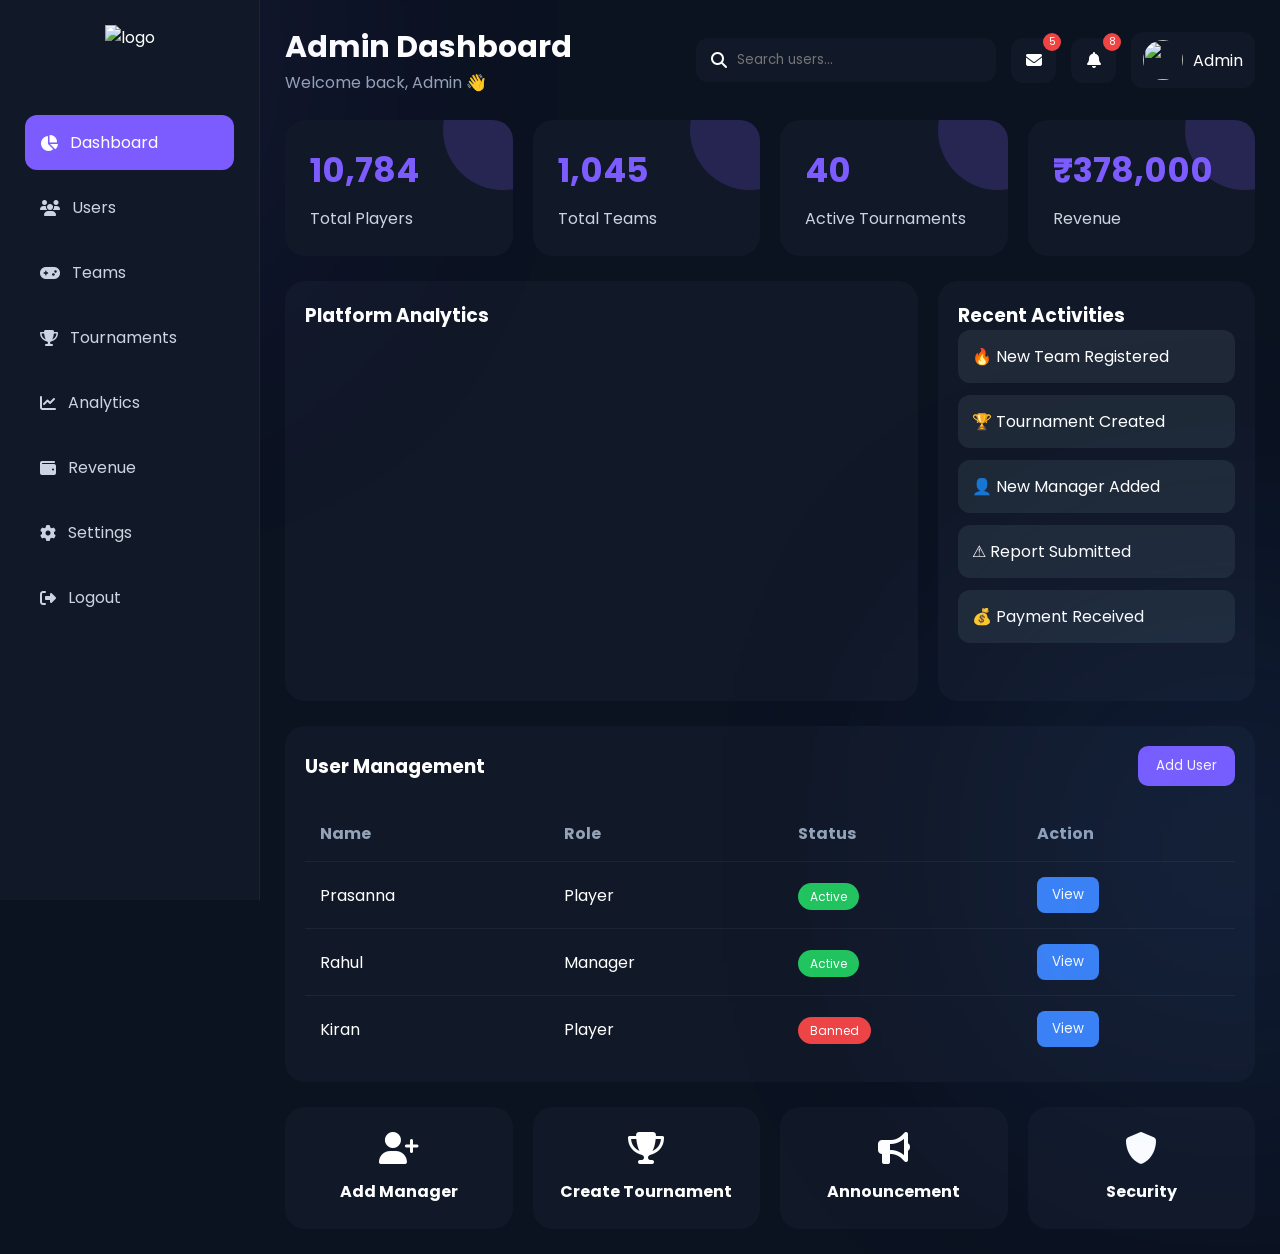
==== admin-dashboard.html @ 320076bf "Add files via upload" ====
<!DOCTYPE html>
<html lang="en">

<head>

<meta charset="UTF-8">
<meta name="viewport" content="width=device-width, initial-scale=1.0">

<title>Stackly Admin Dashboard</title>

<link href="https://fonts.googleapis.com/css2?family=Poppins:wght@300;400;500;600;700&display=swap" rel="stylesheet">

<link rel="stylesheet"
href="https://cdnjs.cloudflare.com/ajax/libs/font-awesome/6.5.1/css/all.min.css">

<script src="https://cdn.jsdelivr.net/npm/chart.js"></script>

<link rel="stylesheet" href="admin.css">

</head>

<body>

<!-- SIDEBAR -->

<div class="sidebar">

<div class="logo">

<img src="Assests/logo.webp" alt="logo">

</div>

<ul>

<li class="active">
<i class="fas fa-chart-pie"></i>
Dashboard
</li>

<li>
<i class="fas fa-users"></i>
Users
</li>

<li>
<i class="fas fa-gamepad"></i>
Teams
</li>

<li>
<i class="fas fa-trophy"></i>
Tournaments
</li>

<li>
<i class="fas fa-chart-line"></i>
Analytics
</li>

<li>
<i class="fas fa-wallet"></i>
Revenue
</li>

<li>
<i class="fas fa-gear"></i>
Settings
</li>

<li>
<i class="fas fa-right-from-bracket"></i>
Logout
</li>

</ul>

</div>

<!-- MAIN -->

<div class="main">

<!-- TOPBAR -->

<div class="topbar">

<div class="welcome">

<h2>Admin Dashboard</h2>

<p>Welcome back, Admin 👋</p>

</div>

<div class="top-actions">

<div class="search">

<i class="fas fa-search"></i>

<input
type="text"
placeholder="Search users...">

</div>

<div class="icon">

<i class="fas fa-envelope"></i>

<span class="badge">5</span>

</div>

<div class="icon">

<i class="fas fa-bell"></i>

<span class="badge">8</span>

</div>

<div class="profile">

<img src="https://i.pravatar.cc/150?img=3">

<span>Admin</span>

</div>

</div>

</div>

<!-- STATS -->

<div class="stats-grid">

<div class="stat-card">

<h3 id="players">0</h3>

<p>Total Players</p>

</div>

<div class="stat-card">

<h3 id="teams">0</h3>

<p>Total Teams</p>

</div>

<div class="stat-card">

<h3 id="tournaments">0</h3>

<p>Active Tournaments</p>

</div>

<div class="stat-card">

<h3 id="revenue">0</h3>

<p>Revenue</p>

</div>

</div>

<!-- CONTENT GRID -->

<div class="content-grid">

<!-- CHART AREA -->

<div class="analytics-card">

<div class="card-header">

<h3>Platform Analytics</h3>

</div>

<canvas id="analyticsChart"></canvas>

</div>

<!-- ACTIVITY -->

<div class="activity-card">

<h3>Recent Activities</h3>

<div class="activity-list">

<div class="activity-item">
🔥 New Team Registered
</div>

<div class="activity-item">
🏆 Tournament Created
</div>

<div class="activity-item">
👤 New Manager Added
</div>

<div class="activity-item">
⚠ Report Submitted
</div>

<div class="activity-item">
💰 Payment Received
</div>

</div>

</div>

</div>

<!-- USER TABLE -->

<div class="table-card">

<div class="card-header">

<h3>User Management</h3>

<button>
Add User
</button>

</div>

<table>

<thead>

<tr>

<th>Name</th>

<th>Role</th>

<th>Status</th>

<th>Action</th>

</tr>

</thead>

<tbody>

<tr>

<td>Prasanna</td>

<td>Player</td>

<td>
<span class="active-status">
Active
</span>
</td>

<td>

<button class="view-btn">
View
</button>

</td>

</tr>

<tr>

<td>Rahul</td>

<td>Manager</td>

<td>
<span class="active-status">
Active
</span>
</td>

<td>

<button class="view-btn">
View
</button>

</td>

</tr>

<tr>

<td>Kiran</td>

<td>Player</td>

<td>
<span class="ban-status">
Banned
</span>
</td>

<td>

<button class="view-btn">
View
</button>

</td>

</tr>

</tbody>

</table>

</div>

<!-- QUICK ACTIONS -->

<div class="quick-actions">

<div class="action-card">

<i class="fas fa-user-plus"></i>

<h4>Add Manager</h4>

</div>

<div class="action-card">

<i class="fas fa-trophy"></i>

<h4>Create Tournament</h4>

</div>

<div class="action-card">

<i class="fas fa-bullhorn"></i>

<h4>Announcement</h4>

</div>

<div class="action-card">

<i class="fas fa-shield"></i>

<h4>Security</h4>

</div>

</div>

</div>

<script src="admin.js"></script>

</body>
</html>
---- admin.css ----
*{
margin:0;
padding:0;
box-sizing:border-box;
font-family:'Poppins',sans-serif;
}

body{
background:#0B1220;
color:white;
display:flex;
min-height:100vh;
overflow-x:hidden;
}

/* SIDEBAR */

.sidebar{
width:260px;
background:#111827;
padding:25px;
position:fixed;
height:100vh;
border-right:1px solid rgba(255,255,255,.05);
}

.logo{
display:flex;
justify-content:center;
margin-bottom:30px;
}

.logo img{
height:60px;
width:auto;
}

.sidebar ul{
list-style:none;
}

.sidebar ul li{
padding:15px;
margin-bottom:10px;
border-radius:12px;
cursor:pointer;
display:flex;
gap:12px;
align-items:center;
transition:.3s;
color:#cbd5e1;
}

.sidebar ul li:hover{
background:#7C5CFF;
color:white;
transform:translateX(5px);
}

.sidebar ul li.active{
background:#7C5CFF;
color:white;
}

/* MAIN */

.main{
margin-left:260px;
padding:25px;
width:100%;
}

/* TOPBAR */

.topbar{
display:flex;
justify-content:space-between;
align-items:center;
margin-bottom:25px;
}

.welcome h2{
font-size:30px;
}

.welcome p{
color:#94a3b8;
}

.top-actions{
display:flex;
align-items:center;
gap:15px;
}

.search{
background:#111827;
padding:12px 15px;
border-radius:12px;
display:flex;
align-items:center;
gap:10px;
width:300px;
}

.search input{
background:none;
border:none;
outline:none;
color:white;
width:100%;
}

.icon{
position:relative;
background:#111827;
width:45px;
height:45px;
border-radius:12px;
display:flex;
justify-content:center;
align-items:center;
cursor:pointer;
transition:.3s;
}

.icon:hover{
background:#7C5CFF;
}

.badge{
position:absolute;
top:-5px;
right:-5px;
background:#EF4444;
width:18px;
height:18px;
border-radius:50%;
display:flex;
justify-content:center;
align-items:center;
font-size:10px;
}

.profile{
display:flex;
align-items:center;
gap:10px;
background:#111827;
padding:8px 12px;
border-radius:12px;
}

.profile img{
width:40px;
height:40px;
border-radius:50%;
}

/* STATS */

.stats-grid{
display:grid;
grid-template-columns:repeat(4,1fr);
gap:20px;
margin-bottom:25px;
}

.stat-card{
background:#111827;
padding:25px;
border-radius:20px;
transition:.4s;
position:relative;
overflow:hidden;
}

.stat-card:hover{
transform:translateY(-8px);
}

.stat-card::before{
content:'';
position:absolute;
width:120px;
height:120px;
background:rgba(124,92,255,.2);
border-radius:50%;
right:-50px;
top:-50px;
}

.stat-card h3{
font-size:34px;
color:#7C5CFF;
margin-bottom:10px;
}

.stat-card p{
color:#cbd5e1;
}

/* CONTENT GRID */

.content-grid{
display:grid;
grid-template-columns:2fr 1fr;
gap:20px;
margin-bottom:25px;
}

/* ANALYTICS */

.analytics-card,
.activity-card,
.table-card{
background:#111827;
border-radius:20px;
padding:20px;
}

.analytics-card{
min-height:420px;
}

.card-header{
display:flex;
justify-content:space-between;
align-items:center;
margin-bottom:20px;
}

.card-header button{
background:#7C5CFF;
border:none;
padding:10px 18px;
border-radius:10px;
color:white;
cursor:pointer;
}

/* ACTIVITY */

.activity-list{
display:flex;
flex-direction:column;
gap:12px;
}

.activity-item{
background:#1f2937;
padding:14px;
border-radius:12px;
transition:.3s;
}

.activity-item:hover{
background:#7C5CFF;
}

/* TABLE */

.table-card{
margin-bottom:25px;
}

table{
width:100%;
border-collapse:collapse;
}

table th{
text-align:left;
padding:15px;
color:#94a3b8;
}

table td{
padding:15px;
border-top:1px solid rgba(255,255,255,.05);
}

.active-status{
background:#22C55E;
padding:5px 12px;
border-radius:20px;
font-size:12px;
}

.ban-status{
background:#EF4444;
padding:5px 12px;
border-radius:20px;
font-size:12px;
}

.view-btn{
background:#3B82F6;
border:none;
padding:8px 15px;
border-radius:8px;
color:white;
cursor:pointer;
}

/* QUICK ACTIONS */

.quick-actions{
display:grid;
grid-template-columns:repeat(4,1fr);
gap:20px;
}

.action-card{
background:#111827;
padding:25px;
border-radius:20px;
text-align:center;
cursor:pointer;
transition:.3s;
}

.action-card:hover{
transform:translateY(-10px);
background:#7C5CFF;
}

.action-card i{
font-size:32px;
margin-bottom:15px;
}

/* GLOW EFFECT */

body::before{
content:'';
position:fixed;
width:400px;
height:400px;
background:#7C5CFF;
filter:blur(150px);
opacity:.15;
top:-150px;
left:-150px;
pointer-events:none;
}

body::after{
content:'';
position:fixed;
width:400px;
height:400px;
background:#3B82F6;
filter:blur(150px);
opacity:.15;
bottom:-150px;
right:-150px;
pointer-events:none;
}

/* RESPONSIVE */

@media(max-width:1200px){

.stats-grid{
grid-template-columns:repeat(2,1fr);
}

.quick-actions{
grid-template-columns:repeat(2,1fr);
}

.content-grid{
grid-template-columns:1fr;
}

}

@media(max-width:900px){

.sidebar{
display:none;
}

.main{
margin-left:0;
}

.topbar{
flex-direction:column;
gap:15px;
align-items:flex-start;
}

.search{
width:100%;
}

}

@media(max-width:600px){

.stats-grid{
grid-template-columns:1fr;
}

.quick-actions{
grid-template-columns:1fr;
}

table{
display:block;
overflow-x:auto;
}

}
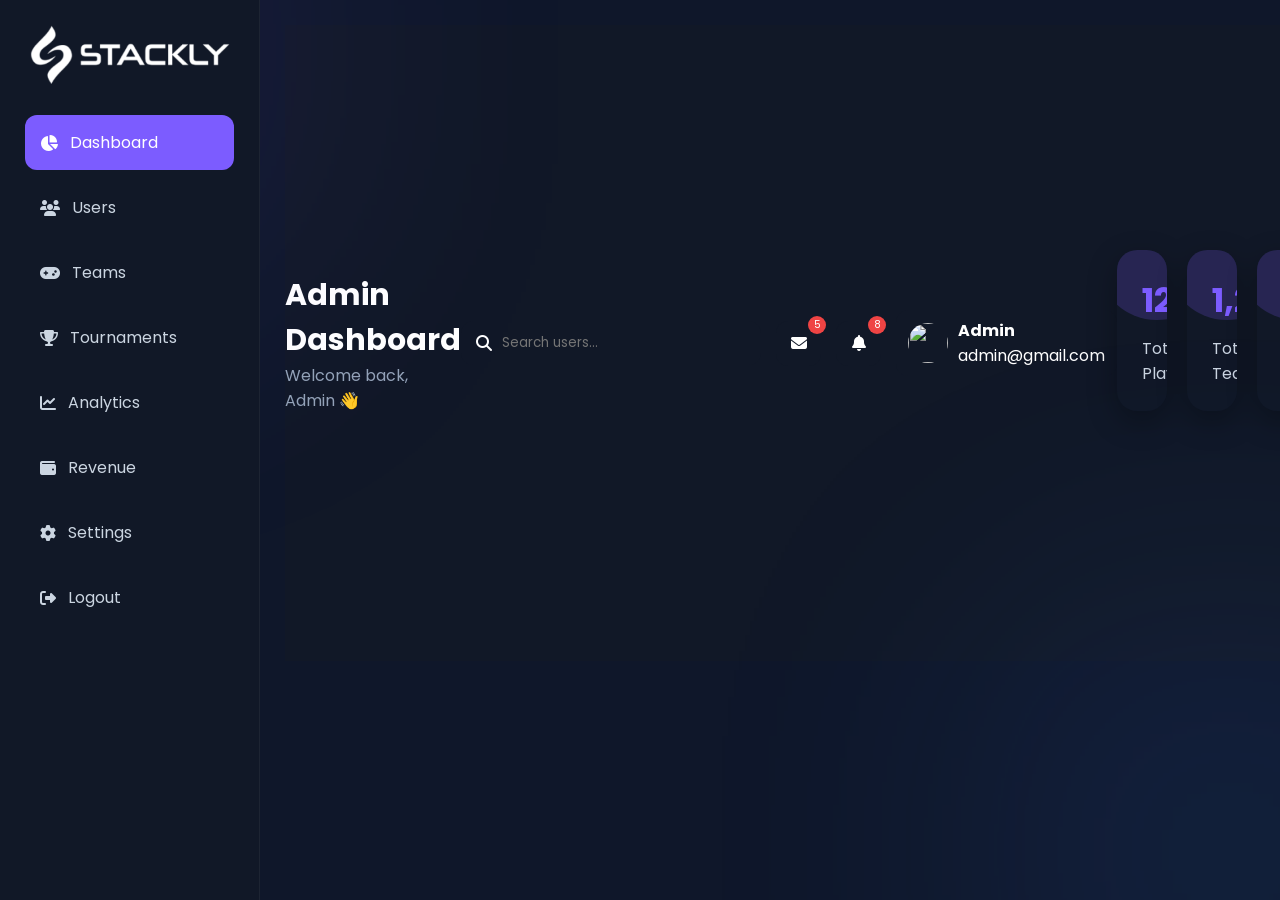
==== commit 54b6076a: "Add files via upload" ====
--- a/admin-dashboard.html
+++ b/admin-dashboard.html
@@ -120,14 +120,14 @@
 <span class="badge">8</span>
 
 </div>
-
 <div class="profile">
 
-<img src="https://i.pravatar.cc/150?img=3">
-
-<span>Admin</span>
-
-</div>
+    <img src="https://i.pravatar.cc/150?img=3">
+
+    <div>
+        <h4 id="adminName"></h4>
+        <p id="adminEmail"></p>
+    </div>
 
 </div>
 
@@ -370,6 +370,12 @@
 </div>
 
 <script src="admin.js"></script>
-
+<script>
+document.getElementById("adminName").innerText =
+localStorage.getItem("playerName") || "Admin";
+
+document.getElementById("adminEmail").innerText =
+localStorage.getItem("playerEmail") || "admin@gmail.com";
+</script>
 </body>
 </html>
--- a/admin.css
+++ b/admin.css
@@ -413,4 +413,28 @@
 overflow-x:auto;
 }
 
+}
+
+
+
+
+body{
+background:#0f172a;
+}
+
+.card,
+.stat-card,
+.team-card{
+background:#111827;
+border-radius:20px;
+box-shadow:0 10px 30px rgba(0,0,0,.3);
+}
+
+.sidebar{
+background:#111827;
+}
+
+.navbar,
+.topbar{
+background:#111827;
 }
